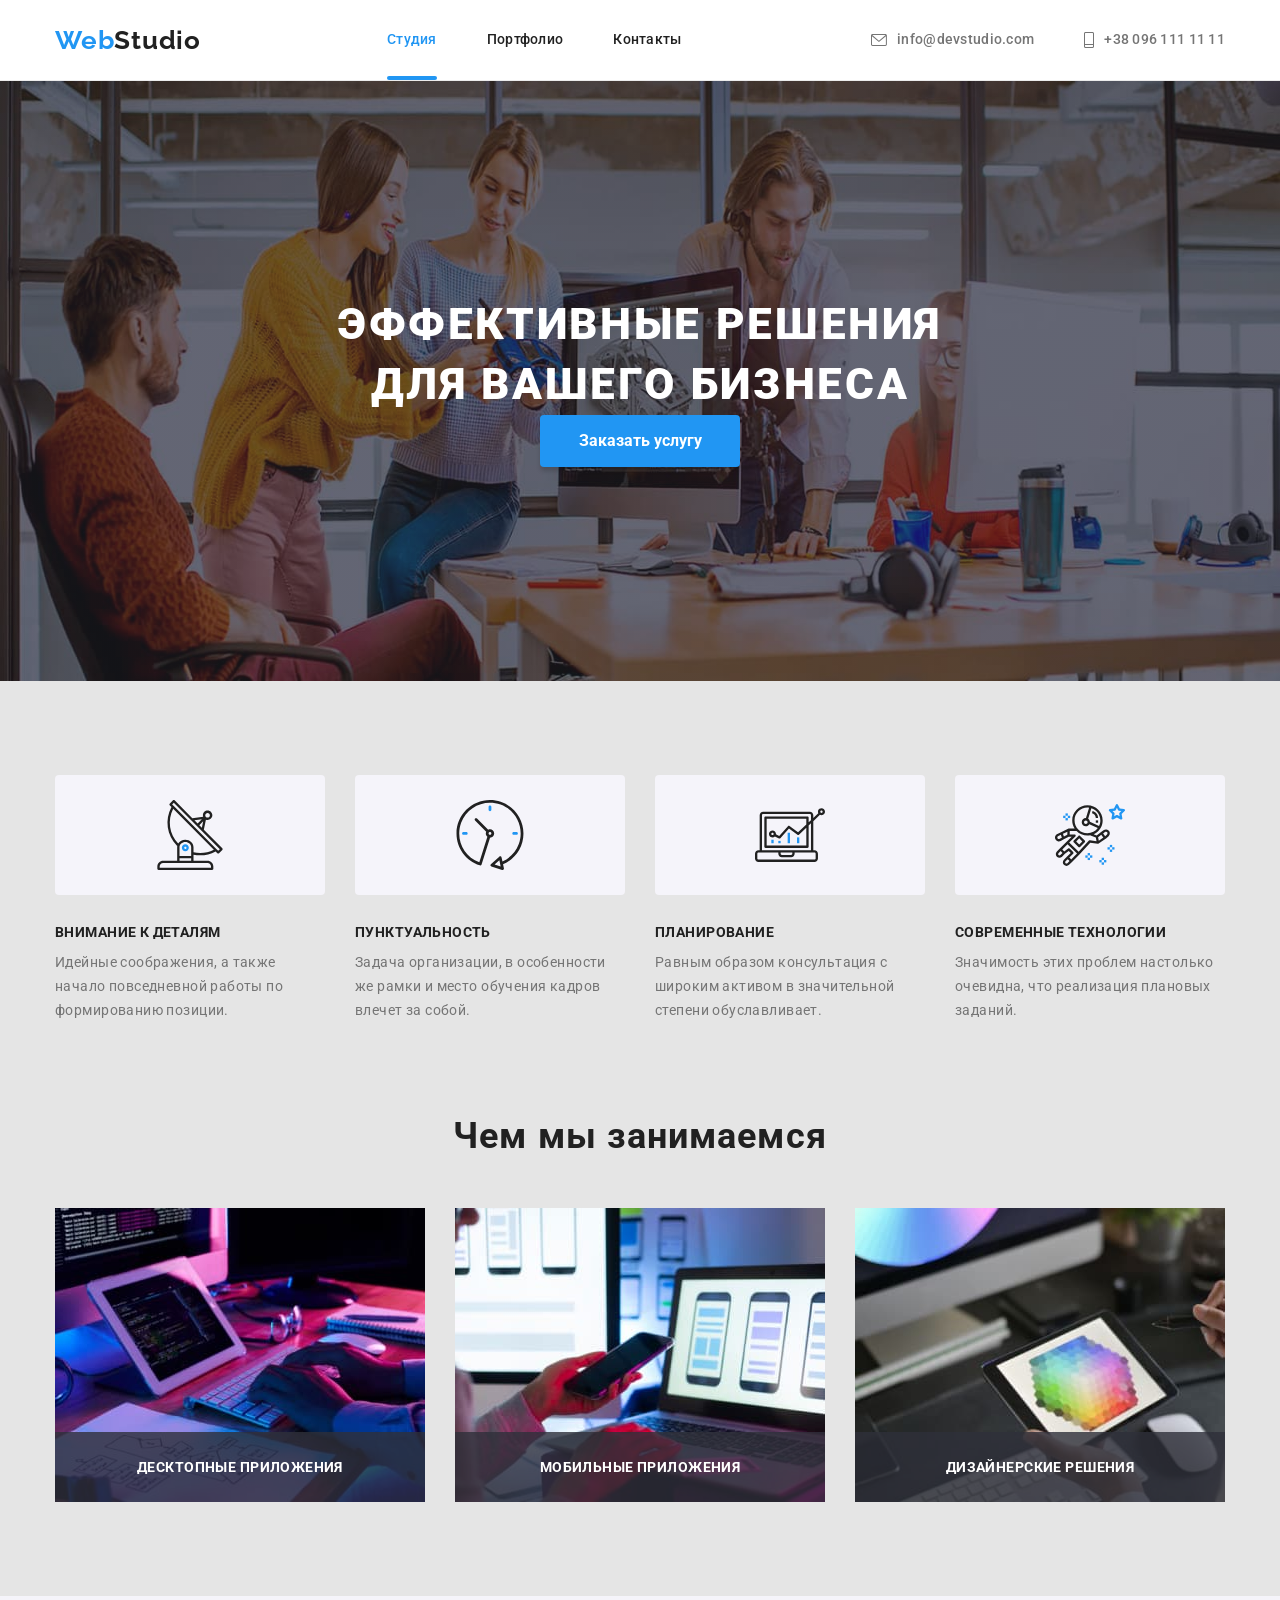
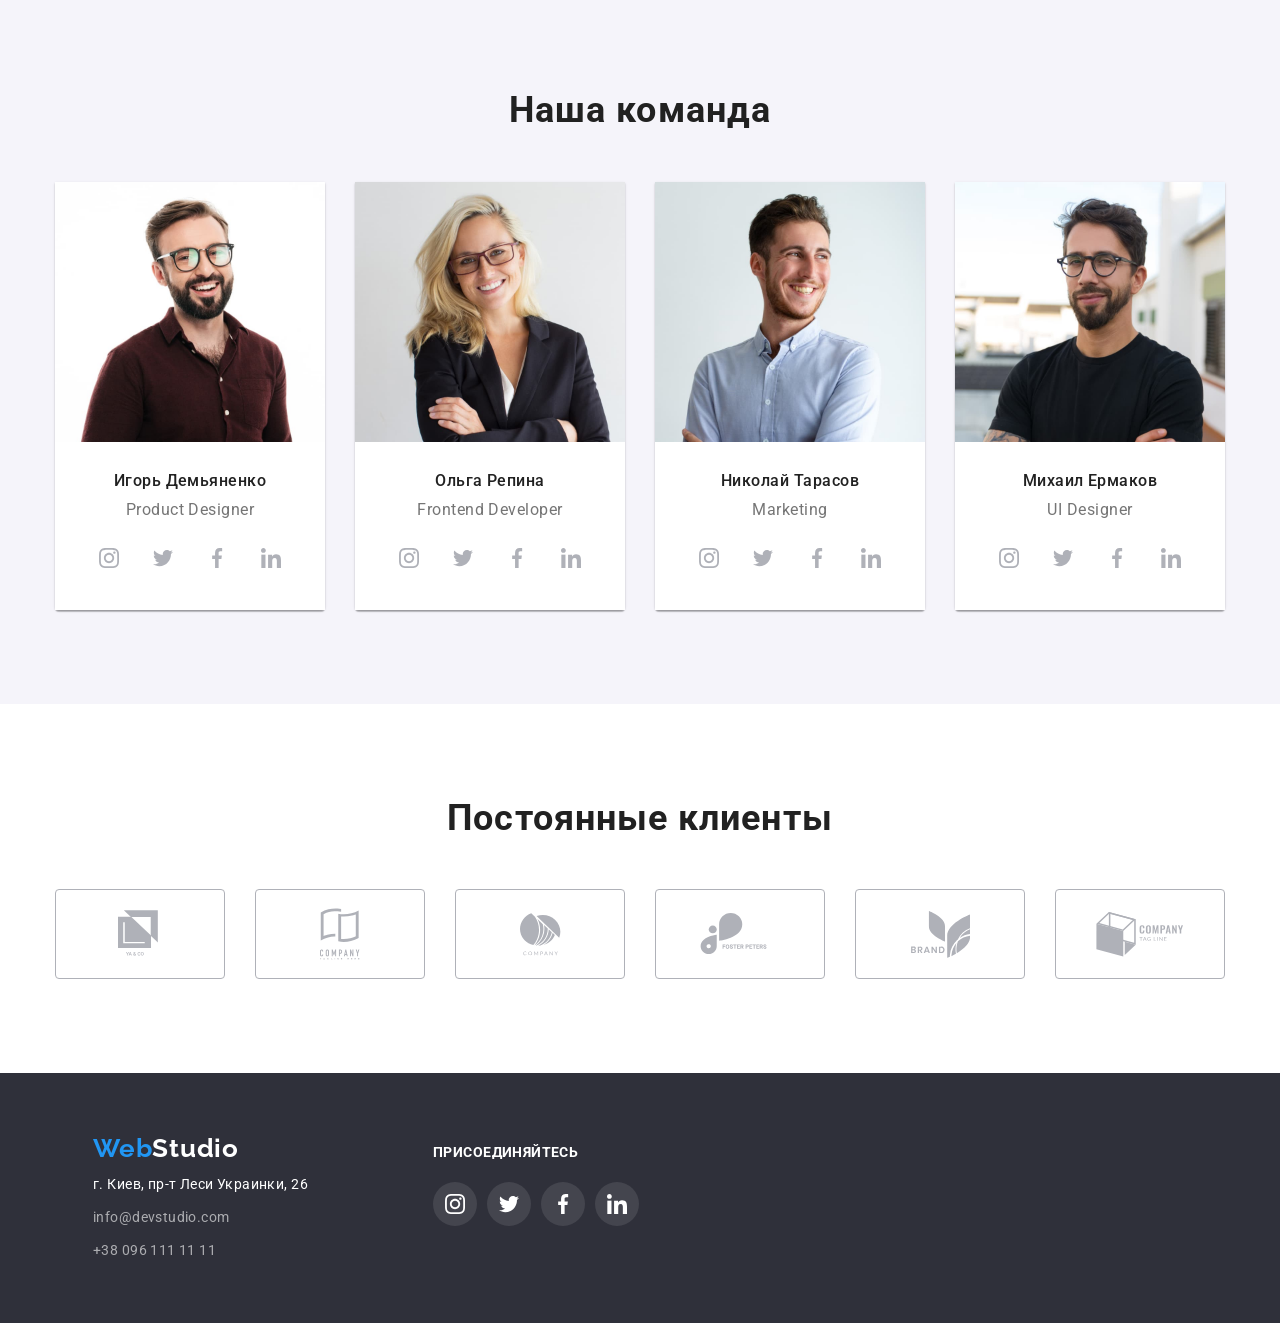
==== index.html @ 9d1ad833 "Add files" ====
<!DOCTYPE html>
<html lang="ru">
<head>
    <meta charset="UTF-8">
    <meta name="viewport" content="width=device-width, initial-scale=1.0">
    <title>WebStudio</title>
    <!-- добавим шрифты Raleway, Roboto -->
    <link href="https://fonts.googleapis.com/css2?family=Raleway:wght@700&family=Roboto:wght@400;500;700;900&display=swap" rel="stylesheet"/>
    <link href="https://cdnjs.cloudflare.com/ajax/libs/modern-normalize/1.0.0/modern-normalize.min.css" rel="stylesheet"/>
    <link href="./css/styles.css" rel="stylesheet"/>
</head>
<body>
    <!-- Шапка сайта (Верхняя линяя) -->
    <header class="header">
        <div class="container header-container">
        <!-- Главный блок навигации -->
        <nav class="site-nav">
            <a href="./index.html" lang="en" class="logo">
                Web<span class="logo-text-header">Studio</span>
            </a>

            <ul class="site-nav-list">
                <li class="site-nav-item">
                    <a href="./index.html" class="link current">Студия</a>
                </li>
                <li class="site-nav-item">
                    <a href="./portfolio.html" class="link">Портфолио</a>
                </li>
                <li class="site-nav-item">
                    <a href="" class="link">Контакты</a>
                </li>
            </ul>
        </nav>
        <!-- Контакты -->
        <div class="contacts">
            <ul class="contacts-list">
                <li class="contacts-list-item">
                    <a href="mailto:info@devstudio.com" class="contacts-list-link">
                        <svg class="envelope">
                            <use href="./images/svg/sprite.svg#icon-envelope">

                            </use>
                        </svg>
                        info@devstudio.com
                    </a>
                </li>
                <li class="contacts-list-item">
                    <a href="tel:+380961111111" class="contacts-list-link">
                        <svg class="mobile">
                            <use href="./images/svg/sprite.svg#icon-mobile">

                            </use>
                        </svg>
                        +38 096 111 11 11
                    </a>
                </li>
            </ul>
        </div>
        </div>
    </header>
    <!-- Основной контент -->
    <main>
        <!-- Блок Герой -->
        <section class="hero-section">
            <div class="hero container">
                <h1 class="main-head">Эффективные решения для вашего бизнеса</h1>
                <button type="button" class="button">Заказать услугу</button>
            </div>
        </section>
        <!-- Особенности -->
        <section class="features">
            <!-- Скроем заголовок в будущем, но секция должна быть озаглавлена -->
            <div class="container">
                <h2 class="visually-hidden">Особенности</h2>
            <ul class="features-list">
                <li class="features-list-item attentiveness">
                    <p class="features-list-head">Внимание к деталям</p>
                    <p class="features-list-text">
                        Идейные соображения, а также начало повседневной работы по формированию позиции.
                    </p>
                </li>
                <li class="features-list-item punctuality">
                    <p class="features-list-head">Пунктуальность</p>
                    <p class="features-list-text">
                        Задача организации, в особенности же рамки и место обучения кадров влечет за собой.
                    </p>
                </li>
                <li class="features-list-item planning">
                    <p class="features-list-head">Планирование</p>
                    <p class="features-list-text">
                        Равным образом консультация с широким активом в значительной степени обуславливает.
                    </p>
                </li>
                <li class="features-list-item innovation">
                    <p class="features-list-head">Современные технологии</p>
                    <p class="features-list-text">
                        Значимость этих проблем настолько очевидна, что реализация плановых заданий.
                    </p>
                </li>
            </ul>
            </div>
        </section>
        <!-- Чем мы занимаемся -->
        <section class="occupation">
            <h2>Чем мы занимаемся</h2>
            <div class="container">
                <ul class="occupation-list">
                    <li class="occupation-list-item">
                        <img src="./images/what-we-do/img1.jpg" alt="набор проекта" width="370" height="294">
                        <div>
                            <h3>Десктопные приложения</h3>
                        </div>
                    </li>
                    <li class="occupation-list-item">
                        <img src="./images/what-we-do/img2.jpg" alt="разработка мобильного приложения" width="370" height="294">
                        <div>
                            <h3>Мобильные приложения</h3>
                        </div>
                    </li>
                    <li class="occupation-list-item">
                        <img src="./images/what-we-do/img3.jpg" alt="адаптирование под планшет" width="370" height="294">
                        <div>
                            <h3>Дизайнерские решения</h3>
                        </div>
                    </li>
                </ul>
            </div>
        </section>
        <!-- Наша команда -->
        <section class="team">
            <div class="container">
                <h2>Наша команда</h2>
                <ul class="team-list">
                    <li class="team-list-item">
                        <img src="./images/team/product-designer.jpg" alt="Дизайнер продукта Игорь Демьяненко" width="270" height="260">
                        <h3 class="team-head">Игорь Демьяненко</h3>
                        <p class="team-text" lang="en">Product Designer</p>
                        <ul class="social-list">
                            <li class="social-list-item">
                                <a class="social-link" href="https://www.instagram.com/" aria-label="ссылка на Instagram">
                                <svg class="social-svg">
                                    <use href="./images/svg/sprite.svg#icon-instagram"></use>
                                </svg>
                                </a>
                            </li>
                            <li class="social-list-item">
                                <a class="social-link" href="https://twitter.com/?lang=ru" aria-label="ссылка на Twitter">
                                <svg class="social-svg">
                                    <use href="./images/svg/sprite.svg#icon-twitter"></use>
                                </svg>
                                </a>
                            </li>
                            <li class="social-list-item">
                                <a class="social-link" href="https://www.facebook.com/" aria-label="ссылка на Facebook">
                                <svg class="social-svg">
                                    <use href="./images/svg/sprite.svg#icon-facebook"></use>
                                </svg>
                                </a>
                            </li>
                            <li class="social-list-item">
                                <a class="social-link" href="https://www.linkedin.com/" aria-label="ссылка на Linkedin">
                                <svg class="social-svg">
                                    <use href="./images/svg/sprite.svg#icon-linkedin"></use>
                                </svg>
                                </a>
                            </li>
                        </ul>
                     </li>
                    <li class="team-list-item">
                        <img src="./images/team/frontend-developer.jpg" alt="Разработчик Ольга Репина" width="270" height="260">
                        <h3 class="team-head">Ольга Репина</h3>
                        <p class="team-text" lang="en">Frontend Developer</p>
                        <ul class="social-list">
                            <li class="social-list-item">
                                <a class="social-link" href="https://www.instagram.com/" aria-label="ссылка на Instagram">
                                <svg class="social-svg">
                                    <use href="./images/svg/sprite.svg#icon-instagram"></use>
                                </svg>
                                </a>
                            </li>
                            <li class="social-list-item">
                                <a class="social-link" href="https://twitter.com/?lang=ru" aria-label="ссылка на Twitter">
                                <svg class="social-svg">
                                    <use href="./images/svg/sprite.svg#icon-twitter"></use>
                                </svg>
                                </a>
                            </li>
                            <li class="social-list-item">
                                <a class="social-link" href="https://www.facebook.com/" aria-label="ссылка на Facebook">
                                <svg class="social-svg">
                                    <use href="./images/svg/sprite.svg#icon-facebook"></use>
                                </svg>
                                </a>
                            </li>
                            <li class="social-list-item">
                                <a class="social-link" href="https://www.linkedin.com/" aria-label="ссылка на Linkedin">
                                <svg class="social-svg">
                                    <use href="./images/svg/sprite.svg#icon-linkedin"></use>
                                </svg>
                                </a>
                            </li>
                        </ul>
                    </li>
                    <li class="team-list-item">
                        <img src="./images/team/marketing.jpg" alt="Работник маркетингого отдела Николай Тарасов" width="270" height="260">
                        <h3 class="team-head">Николай Тарасов</h3>
                        <p class="team-text" lang="en">Marketing</p>
                        <ul class="social-list">
                            <li class="social-list-item">
                                <a class="social-link" href="https://www.instagram.com/" aria-label="ссылка на Instagram">
                                <svg class="social-svg">
                                    <use href="./images/svg/sprite.svg#icon-instagram"></use>
                                </svg>
                                </a>
                            </li>
                            <li class="social-list-item">
                                <a class="social-link" href="https://twitter.com/?lang=ru" aria-label="ссылка на Twitter">
                                <svg class="social-svg">
                                    <use href="./images/svg/sprite.svg#icon-twitter"></use>
                                </svg>
                                </a>
                            </li>
                            <li class="social-list-item">
                                <a class="social-link" href="https://www.facebook.com/" aria-label="ссылка на Facebook">
                                <svg class="social-svg">
                                    <use href="./images/svg/sprite.svg#icon-facebook"></use>
                                </svg>
                                </a>
                            </li>
                            <li class="social-list-item">
                                <a class="social-link" href="https://www.linkedin.com/" aria-label="ссылка на Linkedin">
                                <svg class="social-svg">
                                    <use href="./images/svg/sprite.svg#icon-linkedin"></use>
                                </svg>
                                </a>
                            </li>
                        </ul>
                    </li>
                    <li class="team-list-item">
                        <img src="./images/team/ui-designer.jpg" alt="Разработчик интерфейса Михаил Ермаков" width="270" height="260">
                        <h3 class="team-head">Михаил Ермаков</h3>
                        <p class="team-text" lang="en">UI Designer</p>
                        <ul class="social-list">
                            <li class="social-list-item">
                                <a class="social-link" href="https://www.instagram.com/" aria-label="ссылка на Instagram">
                                <svg class="social-svg">
                                    <use href="./images/svg/sprite.svg#icon-instagram"></use>
                                </svg>
                                </a>
                            </li>
                            <li class="social-list-item">
                                <a class="social-link" href="https://twitter.com/?lang=ru" aria-label="ссылка на Twitter">
                                <svg class="social-svg">
                                    <use href="./images/svg/sprite.svg#icon-twitter"></use>
                                </svg>
                                </a>
                            </li>
                            <li class="social-list-item">
                                <a class="social-link" href="https://www.facebook.com/" aria-label="ссылка на Facebook">
                                <svg class="social-svg">
                                    <use href="./images/svg/sprite.svg#icon-facebook"></use>
                                </svg>
                                </a>
                            </li>
                            <li class="social-list-item">
                                <a class="social-link" href="https://www.linkedin.com/" aria-label="ссылка на Linkedin">
                                <svg class="social-svg">
                                    <use href="./images/svg/sprite.svg#icon-linkedin"></use>
                                </svg>
                                </a>
                            </li>
                        </ul>
                    </li>
                    </ul>
            </div>
        </section>

        <!-- Постоянные клиенты -->
        <section class="clients">
            <h2>Постоянные клиенты</h2>
            <ul class="clients-list">
                <li class="clients-list-item">
                    <a href="" class="clients-link" aria-label="ссылка на клиента">
                        <svg class="client-svg" width="44" height="49">
                            <use href="./images/svg/sprite.svg#icon-logo1"></use>
                        </svg>
                    </a>
                </li>
                <li class="clients-list-item">
                    <a href="" class="clients-link" aria-label="ссылка на клиента">
                        <svg class="client-svg" width="40" height="52">
                            <use href="./images/svg/sprite.svg#icon-logo2"></use>
                        </svg>
                    </a>
                </li>
                <li class="clients-list-item">
                    <a href="" class="clients-link" aria-label="ссылка на клиента">
                        <svg class="client-svg" width="41" height="43">
                            <use href="./images/svg/sprite.svg#icon-logo3"></use>
                        </svg>
                    </a>
                </li>
                <li class="clients-list-item">
                    <a href="" class="clients-link" aria-label="ссылка на клиента">
                        <svg class="client-svg" width="82" height="42">
                            <use href="./images/svg/sprite.svg#icon-logo4"></use>
                        </svg>
                    </a>
                </li>
                <li class="clients-list-item">
                    <a href="" class="clients-link" aria-label="ссылка на клиента">
                        <svg class="client-svg" width="59" height="47">
                            <use href="./images/svg/sprite.svg#icon-logo5"></use>
                        </svg>
                    </a>
                </li>
                <li class="clients-list-item">
                    <a href="" class="clients-link" aria-label="ссылка на клиента">
                        <svg class="client-svg" width="88" height="45">
                            <use href="./images/svg/sprite.svg#icon-logo6"></use>
                        </svg>
                    </a>
                </li>
            </ul>
        </section>
    </main>
    <!-- Подвал -->
    <footer class="footer">
            <div class="address-container container">
                <a href="./index.html" lang="en" class="logo">
                    Web<span class="logo-text-footer">Studio</span>
                </a>
                <address class="address">
                    <ul class="address-list">
                        <li class="address-item">
                            <a href="https://goo.gl/maps/i8ScQQsGPe5ENQTx6" class="map">г. Киев, пр-т Леси Украинки, 26</a>
                        </li>
                        <li class="address-item">
                            <a href="mailto:info@devstudio.com" class="link">info@devstudio.com</a>
                        </li>
                        <li class="address-item">
                            <a href="tel:+380961111111" class="link">+38 096 111 11 11</a>
                        </li>
                    </ul>
                </address>
            </div>
            <div class="social-links-container">
                <b>присоединяйтесь</b>
                <ul class="social-list-footer">
                    <li class="social-list-item-footer">
                        <a class="social-link-footer" href="https://www.instagram.com/" aria-label="ссылка на Instagram">
                        <svg class="social-svg-footer">
                            <use href="./images/svg/sprite.svg#icon-instagram"></use>
                        </svg>
                        </a>
                    </li>
                    <li class="social-list-item-footer">
                        <a class="social-link-footer" href="https://twitter.com/?lang=ru" aria-label="ссылка на Twitter">
                        <svg class="social-svg-footer">
                            <use href="./images/svg/sprite.svg#icon-twitter"></use>
                        </svg>
                        </a>
                    </li>
                    <li class="social-list-item-footer">
                        <a class="social-link-footer" href="https://www.facebook.com/" aria-label="ссылка на Facebook">
                        <svg class="social-svg-footer">
                            <use href="./images/svg/sprite.svg#icon-facebook"></use>
                        </svg>
                        </a>
                    </li>
                    <li class="social-list-item-footer">
                        <a class="social-link-footer" href="https://www.linkedin.com/" aria-label="ссылка на Linkedin">
                        <svg class="social-svg-footer">
                            <use href="./images/svg/sprite.svg#icon-linkedin"></use>
                        </svg>
                        </a>
                    </li>
                </ul>
            </div>
    </footer>
</body>
</html>
---- css/styles.css ----
html {
    box-sizing: border-box;
}

*,
*::before,
*::after {
  box-sizing: inherit;
  margin: 0;
  padding: 0;
  outline: 0px;
}

/* ===== Выделим палитру цветов макета ===== */
/* цвет фона шапки #FFFFFF 
цвет фона блоков Герой и Подвал #2F303A 
основной цвет фона #E5E5E5
вторичный цвет фона #F5F4FA 
основной цвет текста #212121 
вторичный цвет текста #757575
цвет акцента #2196F3 */

/* ===== оформление index.html ===== */

:root {
    --accent-color: #2196F3;
    --hero-footer-background-color: #2F303A;
    --primary-text-color: #212121;
    --secondary-text-color: #757575;
    --primary-font-color: #E5E5E5;
    --secondary-font-color: #F5F4FA;
}


.container {
    width: 1200px;
    padding-left: 15px;
    padding-right: 15px;
    margin: 0 auto;
  }

  img {
    display: block;
}

/* ===== Header ===== */

.header {
    display: flex;
    width: 100%;
    border-bottom: 1px solid #ECECEC;
}

.header-container {
    display: flex;
    align-items: center;
}

.site-nav {
    display: flex;
    align-items: center;
}

.site-nav .logo {
    font-family: Raleway, sans-serif;
    font-style: normal;
    font-weight: 700;
    font-size: 26px;
    line-height: 1.19;
    letter-spacing: 0.03em;
    color: var(--accent-color);
}

.logo-text-header {
    color: var(--primary-text-color);
}

.logo:focus {
    color: #212121;
}

.site-nav-list .link {
    display: block;
    padding-top: 32px;
    padding-bottom: 32px;
    text-align: center;
}

.site-nav-list {
    display: flex;
    margin-left: 93px;
    margin-right: auto;
}

.site-nav-item:not(:last-child) {
    margin-right: 50px;
}

.contacts-list li {
    padding-top: 32px;
    padding-bottom: 32px;
    
}

.contacts-list {
    display: flex;
    align-items: center;
}

.contacts-list li + li {
    margin-left: 50px;
}

.contacts {
    display: flex;
    margin-left: auto;
}
/* убираем точки со списков, можно это сделать через селектор тега ul, а можно всем спискам обьявить class="list"(просто подсказка на будущее) */
ul {
    list-style: none;
    padding: 0px;
    margin: 0px;
}

/* убираем нижние подчеркивание ссылок и  */
a {
    text-decoration: none;
}

/* сменим цвет посещенных ссылок */
a:visited {
    color: #212121;
}

.site-nav-list .link {
    font-family: Roboto, sans-serif;
    font-style: normal;
    font-weight: 500;
    font-size: 14px;
    line-height: 1.14;
    letter-spacing: 0.02em;
    color: #212121;
}

.site-nav-list .link:hover,
.site-nav-list .link:focus {
    color: var(--accent-color);
}

.site-nav-list .link.current {
    color: var(--accent-color);
}

.site-nav-item {
    position: relative;
}

.site-nav-list .current::after {
    content: "";
    width: 100%;
    height: 4px;
    background-color: var(--accent-color);
    display: block;
    border-radius: 2px;
    position: absolute;
    bottom: 28px;
    top: 76px;
}

.contacts-list-link {
    display: flex;
    align-items: center;
    font-family: Roboto, sans-serif;
    font-style: normal;
    font-weight: 500;
    font-size: 14px;
    line-height: 1.14;
    letter-spacing: 0.02em;
    color: #757575;

}

.contacts-list-item {
    align-items: center;
}

.envelope {
    width: 16px;
    height: 12px;
    margin-right: 10px;
}

.mobile {
    width: 10px;
    height: 16px;
    margin-right: 10px;
}

.contacts-list-link:hover,
.contacts-list-link:focus {
    color: var(--accent-color);
}

.envelope {
    fill: #757575;
}

.contacts-list-link:hover .envelope,
.contacts-list-link:focus .envelope {
    fill: var(--accent-color);
}

.mobile {
    fill: #757575;
}

.contacts-list-link:hover .mobile,
.contacts-list-link:focus .mobile {
    fill: var(--accent-color);
}

/* ===== Герой ===== */

.hero-section {
    /* background-color: var(--hero-footer-background-color); (old one)*/
    background-image: linear-gradient(rgba(47, 48, 58, 0.4), rgba(47, 48, 58, 0.4)), url(../images/background-img.jpg);
    background-size: 100% 100%;
    box-sizing: border-box;
    left: 0px;
    top: 10px;
    padding: 50px 0;
    min-height: 600px;
    display: flex;
    background-repeat: no-repeat;
}

.hero {
    text-align: center;
    width: 696px;
    margin: auto
}


.main-head {
    font-family: Roboto, sans-serif;
    font-style: normal;
    font-weight: 900;
    font-size: 44px;
    line-height: 1.36;
    text-align: center;
    letter-spacing: 0.06em;
    text-transform: uppercase;
    color: #FFFFFF;
}

.button {
    background-color: var(--accent-color);
    font-family: Roboto, sans-serif;
    font-style: normal;
    font-weight: 700;
    font-size: 16px;
    line-height: 1.87;
    color: #FFFFFF;
    border-radius: 4px;
    padding: 10px 32px;
    box-shadow: 0px 4px 4px rgba(0, 0, 0, 0.15);
    width: 200px;
    text-align: center;
    border: 1px solid transparent;
}

/* ===== Особенности ===== */

/* спрячем заголовок */

.visually-hidden {
    position: absolute !important;
    clip: rect(1px 1px 1px 1px); /* IE6, IE7 */
    clip: rect(1px, 1px, 1px, 1px);
    padding:0 !important;
    border:0 !important;
    height: 1px !important; 
    width: 1px !important; 
    overflow: hidden;
}

.features {
    padding-top: 94px;
}

.features-list li {
    width: 270px;
}

.features-list li:not(:last-child) {
    margin-right: 30px;
}

.features,
.occupation {
    background-color: var(--primary-font-color);
    font-family: Roboto, sans-serif;
}

.features-list .features-list-head {
    font-style: normal;
    font-weight: 700;
    font-size: 14px;
    line-height: 1.14;
    letter-spacing: 0.03em;
    text-transform: uppercase;
    color: var(--primary-text-color);
}

.features-list .features-list-text {
    font-style: normal;
    font-weight: 400;
    font-size: 14px;
    line-height: 1.7;
    letter-spacing: 0.03em;
    color: var(--secondary-text-color);
}

.features-list {
    display: flex;
}

h2 {
    font-family: Roboto, sans-serif;
    font-style: normal;
    font-weight: 700;
    font-size: 36px;
    line-height: 1.16;
    text-align: center;
    letter-spacing: 0.03em;
    color: var(--primary-text-color);
}

.features-list-head {
    margin-bottom: 10px;
}

.attentiveness .features-list-head::before {
    display: block;
    content: "";
    width: 270px;
    height: 120px;
    background-color: #f5f4fa;
    background-image: url(../images/svg/antenna.svg);
    background-repeat: no-repeat;
    background-position: center;
    margin-bottom: 30px;
    border-radius: 4px;
}

.punctuality .features-list-head::before {
    display: block;
    content: "";
    width: 270px;
    height: 120px;
    background-color: #f5f4fa;
    background-image: url(../images/svg/clock.svg);
    background-repeat: no-repeat;
    background-position: center;
    margin-bottom: 30px;
    border-radius: 4px;
}

.planning .features-list-head::before {
    display: block;
    content: "";
    width: 270px;
    height: 120px;
    background-color: #f5f4fa;
    background-image: url(../images/svg/diagram.svg);
    background-repeat: no-repeat;
    background-position: center;
    margin-bottom: 30px;
    border-radius: 4px;
}

.innovation .features-list-head::before{
    display: block;
    content: "";
    width: 270px;
    height: 120px;
    background-color: #f5f4fa;
    background-image: url(../images/svg/astronaut.svg);
    background-repeat: no-repeat;
    background-position: center;
    margin-bottom: 30px;
    border-radius: 4px;
}

/* ===== Occupation ===== */

.occupation {
    padding-top: 94px;
    padding-bottom: 94px;
}

.occupation-list {
    display: flex;
    padding-top: 50px;
}

.occupation-list-item:not(:last-child) {
    margin-right: 30px;
}

.occupation-list-item h3 {
    font-family: Roboto;
    font-style: normal;
    font-weight: 700;
    font-size: 14px;
    line-height: 16px;
    text-align: center;
    letter-spacing: 0.03em;
    text-transform: uppercase;
    color: #FFFFFF; 
    margin-top: 27px;
}

.occupation-list-item {
    position: relative;
}

.occupation-list-item div {
    position: absolute;
    justify-content: center;
    align-items: center;
    width: 370px;
    height: 70px;
    bottom: 0;
    left: 0%;
    background: rgba(47, 48, 58, 0.8);
}



/* ===== Команда ===== */

.team {
    background-color: var(--secondary-font-color);
    padding-top: 94px;
    padding-bottom: 94px;
}

h3 {
    font-family: Roboto, sans-serif;
    font-style: normal;
    font-weight: 500;
    font-size: 16px;
    line-height: 1.18;
    text-align: center;
    letter-spacing: 0.03em;
    color: var(--primary-text-color);
}

.team-text {
    font-family: Roboto, sans-serif;
    font-style: normal;
    font-weight: 400;
    font-size: 16px;
    line-height: 1.18;
    text-align: center;
    letter-spacing: 0.03em;
    color: var(--secondary-text-color);
    padding-top: 10px;
    background-color: white;
}

.team-list {
    display: flex;
    padding-top: 50px;
}

.team-list-item:not(:last-child) {
    margin-right: 30px;
}

.team-head {
    padding-top: 30px;
    background-color: white;
}

.team-list-item {
    box-shadow: 0px 1px 3px rgba(0, 0, 0, 0.12), 0px 1px 1px rgba(0, 0, 0, 0.14), 0px 2px 1px rgba(0, 0, 0, 0.2);
    border-radius: 0px 0px 4px 4px;
    width: 270px;
}

.social-list {
    display: flex;
    background-color: white;
    justify-content: center;
    align-items: center;
    padding: 0px 32px;
    padding-top: 16px;
    padding-bottom: 30px;
}

.social-list-item:not(:last-child) {
    margin-right: 10px;
}

.social-list-item .social-link {
    display: flex;
    width: 44px;
    height: 44px;
    justify-content: center;
    align-items: center;
}

.social-svg {
    width: 20px;
    height: 20px;
    fill: #AFB1B8;
}
    
.social-link:hover,
.social-link:focus {
    background-color: var(--accent-color);
}

.social-link:hover .social-svg,
.social-link:focus .social-svg {
    fill: white;
}

.social-link {
    border-radius: 50%;
}

/* ===== Наши клиенты ====== */

.clients h2 {
    padding-top: 94px;
}

.clients-list {
    display: flex;
    align-items: center;
    justify-content: center;
    flex-wrap: wrap;
    padding-top: 50px;
    padding-bottom: 94px;
}

.clients-list-item:not(:last-child) {
    margin-right: 30px;
}

.clients-link {
    display: flex;
    justify-content: center;
    align-items: center;
    width: 170px;
    height: 90px;
    border: 1px solid #afb1b8;
    border-radius: 4px;
}

.client-svg {
    fill: #AFB1B8;
}

.clients-link:hover .client-svg,
.clients-link:focus .client-svg {
    fill: var(--accent-color);
}

.clients-link:hover,
.clients-link:focus {
    border-color: var(--accent-color);
}

/* ===== Подвал ===== */

footer{
    display: flex;
    flex-direction: row;
    justify-content: flex-start;
    align-items: baseline;
    flex-wrap: wrap;
    padding-top: 60px;
    padding-bottom: 60px;
    background-color: var(--hero-footer-background-color);
    max-height: 252px;
}

.footer {
    display: flex;
    flex-direction: row;
    justify-content: flex-start;
    align-items: baseline;
    flex-wrap: wrap;
    padding-top: 60px;
    padding-bottom: 60px;
    max-height: 252px;
}

.footer .logo-text-footer {
    color: white;
}

.logo {
    font-family: Raleway, sans-serif;
    font-style: normal;
    font-weight: 700;
    font-size: 26px;
    line-height: 1.19;
    letter-spacing: 0.03em;
    margin-right: 93px;
    display: block;
}

.footer .logo {
    color: var(--accent-color);
}

.address-item .map {
    font-family: Roboto, sans-serif;
    font-style: normal;
    font-weight: 400;
    font-size: 14px;
    line-height: 1.7;
    letter-spacing: 0.03em;
    color: #FFFFFF;
}

.address-item .map:focus {
    color: var(--accent-color);
}

.address-item .link {
    font-family: Roboto, sans-serif;
    font-style: normal;
    font-weight: 400;
    font-size: 14px;
    line-height: 1.7;
    letter-spacing: 0.03em;
    color: rgba(255, 255, 255, 0.6);
}

.address-item .link:focus {
    color: var(--accent-color);
}

.address-container {
    display: flex;
    flex-direction: column;
    flex-wrap: wrap;
    padding: 0;
    margin-left: 93px;
    margin-right: 70px;
    max-width: 270px;
}

.map {
    padding-top: 20px;
}

.address-item {
    padding-top: 9px;
}

.social-link-container {
    display: flex;
    flex-direction: column;
    flex-wrap: wrap;
    margin-left: 30px;
    margin-right: 0;
    padding: 0;
    max-width: 270px;
}

.social-links-container b {
    font-family: Roboto;
    font-style: normal;
    font-weight: bold;
    font-size: 14px;
    line-height: 16px;
    letter-spacing: 0.03em;
    text-transform: uppercase;
    color: #FFFFFF;
}

.social-list-item-footer {
    display: flex;
    width: 44px;
    height: 44px;
    border-radius: 50%;
    background-color: rgba(255, 255, 255, 0.1);
    justify-content: center;
    align-items: center;
}

.social-list-item-footer:not(:last-child) {
    margin-right: 10px;
}

.social-list-footer {
    display: flex;
    padding-top: 20px;
}

.social-svg-footer {
    width: 20px;
    height: 20px;
    fill: white;
}

.social-link-footer {
    border-radius: 50%;
    display: flex;
    width: 44px;
    height: 44px;
    justify-content: center;
    align-items: center;
}

.social-link-footer:hover,
.social-link-footer:focus {
    background-color: var(--accent-color);
}

/* ===== portfolio.html ===== */

.examples-list-item h2 {
    text-align: left;
}

.filter-list {
    display: flex;
    flex-wrap: wrap;
    justify-content: center;
    padding-top: 100px;
    padding-bottom: 50px;
    height: 38px;
    border-radius: 4px;
}

.filter-list-item:not(:last-child) {
    margin-right: 8px;
}

.filter-list-link {
    font-family: Roboto, sans-serif;
    font-style: normal;
    font-weight: 500;
    font-size: 16px;
    line-height: 1.62;
    text-align: center;
    letter-spacing: 0.03em;
    color: #212121;
    background: #F5F4FA;
    padding: 6px 22px;
    border-radius: 4px;
}

.filter-list-link:hover,
.filter-list-link:focus {
    background-color: var(--accent-color);
    color: #FFFFFF;
}

.example-head {
    font-family: Roboto, sans-serif;
    font-style: normal;
    font-weight: 700;
    font-size: 18px;
    line-height: 2;
    letter-spacing: 0.06em;
    color: var(--primary-text-color);
    padding-top: 20px;
    padding-left: 24px;
    padding-right: 24px;
}

   .examples-list {
       display: flex;
       flex-wrap: wrap;
       padding-bottom: 94px;
   }

   .examples-list-item {
       width: 370px;
       border: 1px solid #EEEEEE;
   }

   .examples-list-item:not(:nth-child(3n)) {
    margin-right: 30px;
  }

   .examples-list-item:not(:nth-last-child(-n+3)) {
    margin-bottom: 30px;
  }

  .example-text {
      padding-top: 4px;
      padding-bottom: 20px;
      padding-left: 24px;
      padding-right: 24px;
  }

  .examples-overlay {
    position: absolute;
    display: flex;
    top: 50%;
    left: 50%; 
    transform: translate(-50%, -50%); 
    opacity: 0;
  }
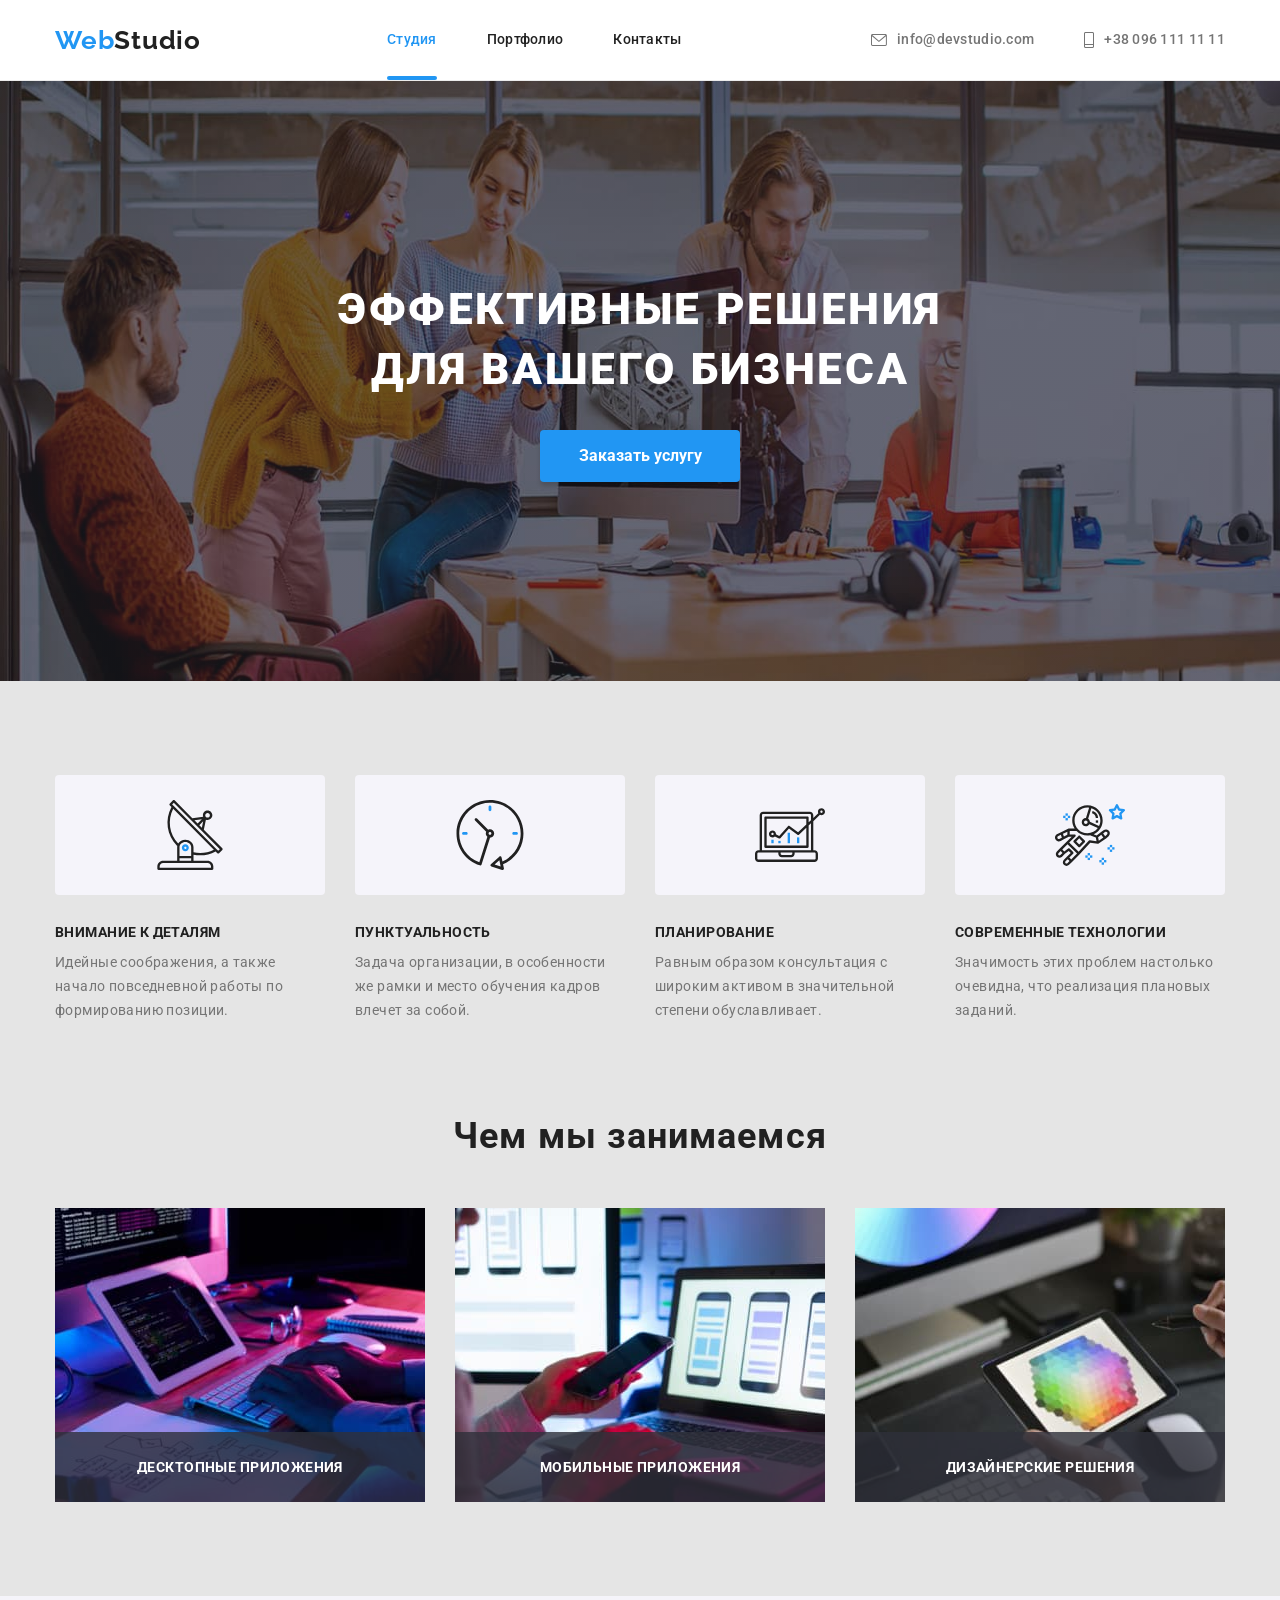
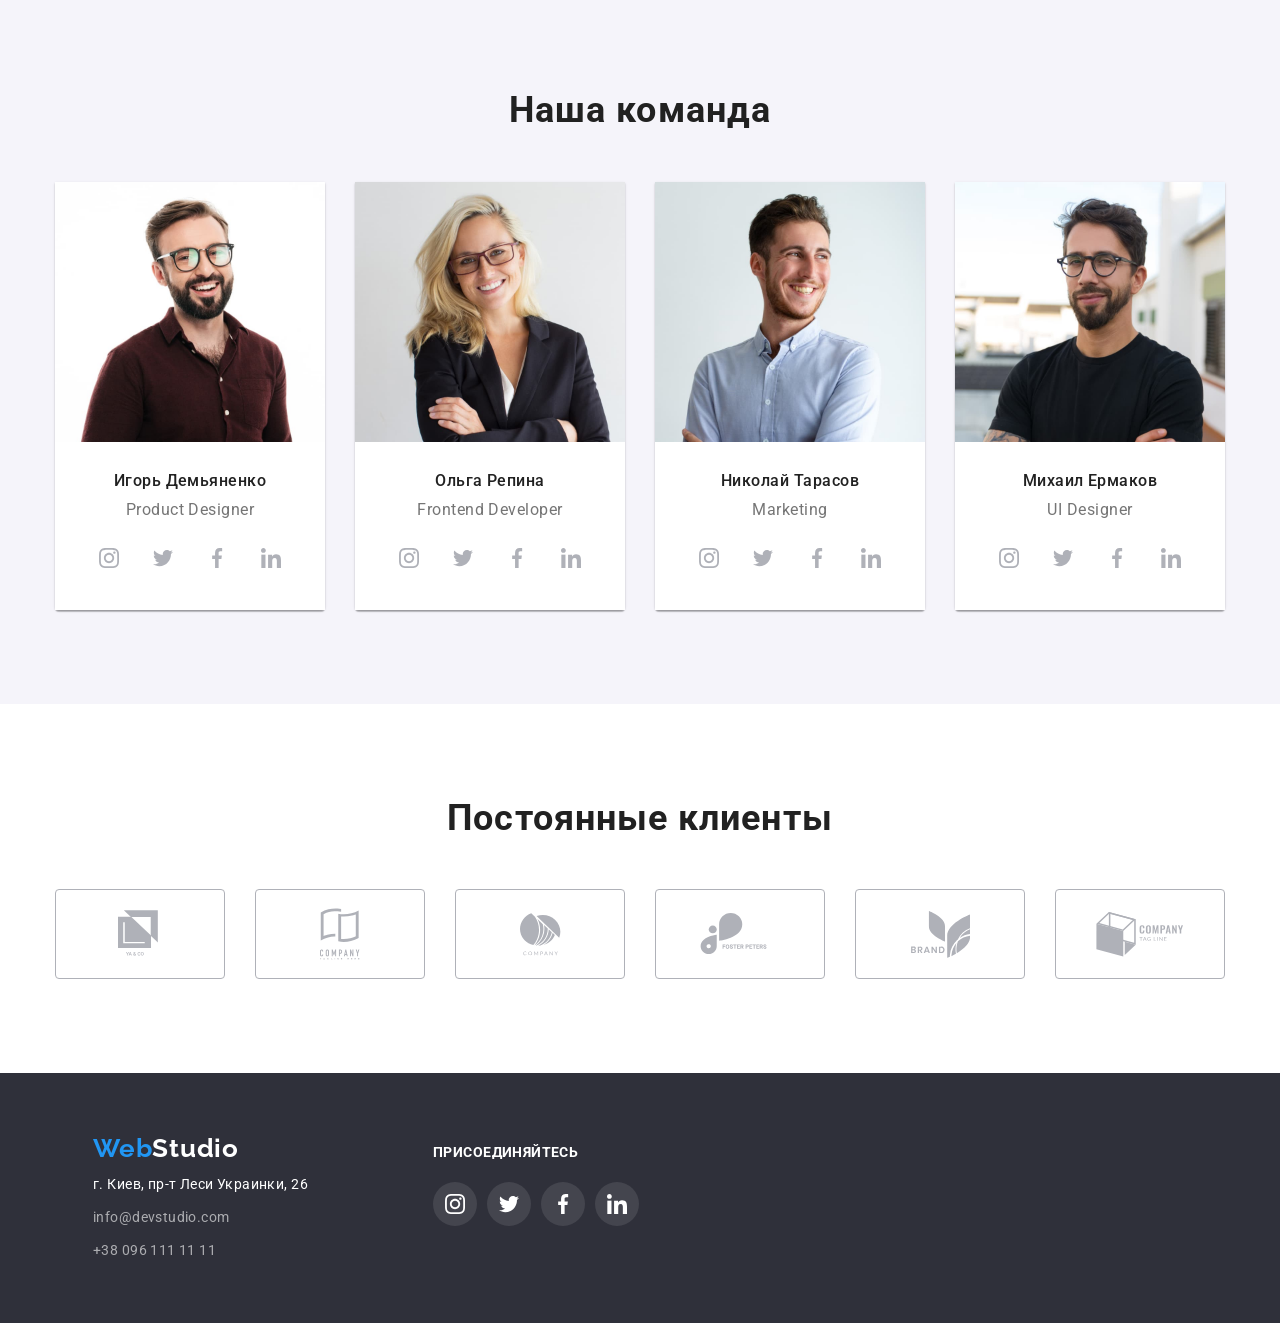
==== commit d2e732d4: "Fixes Fixed Modal window add transition on elements" ====
--- a/index.html
+++ b/index.html
@@ -64,7 +64,7 @@
         <section class="hero-section">
             <div class="hero container">
                 <h1 class="main-head">Эффективные решения для вашего бизнеса</h1>
-                <button type="button" class="button">Заказать услугу</button>
+                <button type="button" class="button-hero" data-modal-open>Заказать услугу</button>
             </div>
         </section>
         <!-- Особенности -->
@@ -378,5 +378,15 @@
                 </ul>
             </div>
     </footer>
+    <div class="backdrop is-hidden" data-modal>
+        <div class="modal">
+            <button type="button" class="modal-button" data-modal-close>
+                <svg width=30 height=30>
+                    <use href="./images/svg/sprite.svg#icon-close" width="30" height="30"></use>
+                </svg>
+            </button>
+        </div>
+    </div>
+    <script src="./js/modal.js"></script>
 </body>
 </html>
--- a/css/styles.css
+++ b/css/styles.css
@@ -84,6 +84,7 @@
     padding-top: 32px;
     padding-bottom: 32px;
     text-align: center;
+    transition: all 250ms cubic-bezier(0.4, 0, 0.2, 1);
 }
 
 .site-nav-list {
@@ -177,7 +178,7 @@
     line-height: 1.14;
     letter-spacing: 0.02em;
     color: #757575;
-
+    transition: all 250ms cubic-bezier(0.4, 0, 0.2, 1);
 }
 
 .contacts-list-item {
@@ -251,9 +252,10 @@
     letter-spacing: 0.06em;
     text-transform: uppercase;
     color: #FFFFFF;
-}
-
-.button {
+    margin-bottom: 30px;
+}
+
+.button-hero {
     background-color: var(--accent-color);
     font-family: Roboto, sans-serif;
     font-style: normal;
@@ -267,6 +269,14 @@
     width: 200px;
     text-align: center;
     border: 1px solid transparent;
+    cursor: pointer;
+    transition: all 250ms cubic-bezier(0.4, 0, 0.2, 1);
+}
+
+.button-hero:focus,
+.button-hero:hover {
+    color: var(--accent-color);
+    background-color: white;
 }
 
 /* ===== Особенности ===== */
@@ -530,6 +540,7 @@
 
 .social-link {
     border-radius: 50%;
+    transition: all 250ms cubic-bezier(0.4, 0, 0.2, 1);
 }
 
 /* ===== Наши клиенты ====== */
@@ -559,6 +570,7 @@
     height: 90px;
     border: 1px solid #afb1b8;
     border-radius: 4px;
+    transition: all 250ms cubic-bezier(0.4, 0, 0.2, 1);
 }
 
 .client-svg {
@@ -694,6 +706,7 @@
     background-color: rgba(255, 255, 255, 0.1);
     justify-content: center;
     align-items: center;
+    transition: all 250ms cubic-bezier(0.4, 0, 0.2, 1);
 }
 
 .social-list-item-footer:not(:last-child) {
@@ -757,6 +770,7 @@
     background: #F5F4FA;
     padding: 6px 22px;
     border-radius: 4px;
+    transition: all 250ms cubic-bezier(0.4, 0, 0.2, 1);
 }
 
 .filter-list-link:hover,
@@ -778,37 +792,115 @@
     padding-right: 24px;
 }
 
-   .examples-list {
+.examples-list {
        display: flex;
        flex-wrap: wrap;
        padding-bottom: 94px;
    }
 
-   .examples-list-item {
+.examples-list-item {
        width: 370px;
        border: 1px solid #EEEEEE;
-   }
-
-   .examples-list-item:not(:nth-child(3n)) {
+}
+
+.examples-list-item:not(:nth-child(3n)) {
     margin-right: 30px;
   }
 
-   .examples-list-item:not(:nth-last-child(-n+3)) {
+.examples-list-item:not(:nth-last-child(-n+3)) {
     margin-bottom: 30px;
   }
 
-  .example-text {
+.example-text {
       padding-top: 4px;
       padding-bottom: 20px;
       padding-left: 24px;
       padding-right: 24px;
   }
 
-  .examples-overlay {
+  .example-overlay {
+    position: relative;
+    overflow: hidden;
+  }
+
+.text-overlay {
+    font-weight: 500;
+    font-size: 18px;
+    line-height: 1.56;
+    letter-spacing: 0.03em;
+    background-color: rgba(33, 150, 243, 0.9);
+    color: white;
+    width: 100%;
+    min-height: 100%;
     position: absolute;
-    display: flex;
+    top: 0;
+    left: 0;
+    padding: 24px 63px;
+    opacity: 0;
+    overflow: hidden;
+    pointer-events: none;
+    transform: translateY(100%);
+    transition: all 250ms cubic-bezier(0.4, 0, 0.2, 1);
+}
+
+.example-link:hover .text-overlay,
+.example-link:focus .text-overlay {
+    opacity: 1;
+    overflow: visible;
+    pointer-events: unset;
+    transform: translate(0);
+    transition: all 250ms cubic-bezier(0.4, 0, 0.2, 1);
+}
+
+.example-link:hover,
+.example-link:focus {
+    box-shadow: 0px 1px 1px rgba(0, 0, 0, 0.12), 0px 4px 4px rgba(0, 0, 0, 0.06), 1px 4px 6px rgba(0, 0, 0, 0.16);
+}
+
+.examples-list-item:hover,
+.examples-list-item:focus {
+    box-shadow: 0px 1px 1px rgba(0, 0, 0, 0.12), 0px 4px 4px rgba(0, 0, 0, 0.06), 1px 4px 6px rgba(0, 0, 0, 0.16);
+}
+
+  /* ===== Modal Window ===== */
+
+.is-hidden {
+    opacity: 0;
+    visibility: hidden;
+    pointer-events: none;
+}
+
+
+.backdrop {
+    position: fixed;
+    top: 0;
+    left: 0;
+    width: 100%;
+    height: 100%;
+    background-color: rgba(0, 0, 0, 0.5);
+}
+
+.backdrop.is-hidden {
+    opacity: 0;
+    pointer-events: none;
+}
+
+.modal {
+    position: absolute;
     top: 50%;
-    left: 50%; 
-    transform: translate(-50%, -50%); 
-    opacity: 0;
-  }+    left: 50%;
+    transform: translate(-50%, -50%);
+    width: 530px;
+    height: 580px;  
+    background-color: white;
+    }
+
+.modal-button {
+    position: absolute;
+    top: 8px;
+    right: 8px;
+    width: 30px;
+    height: 30px;
+    border-radius: 100%;
+    border-color: rgba(0, 0, 0, 0);
+}
